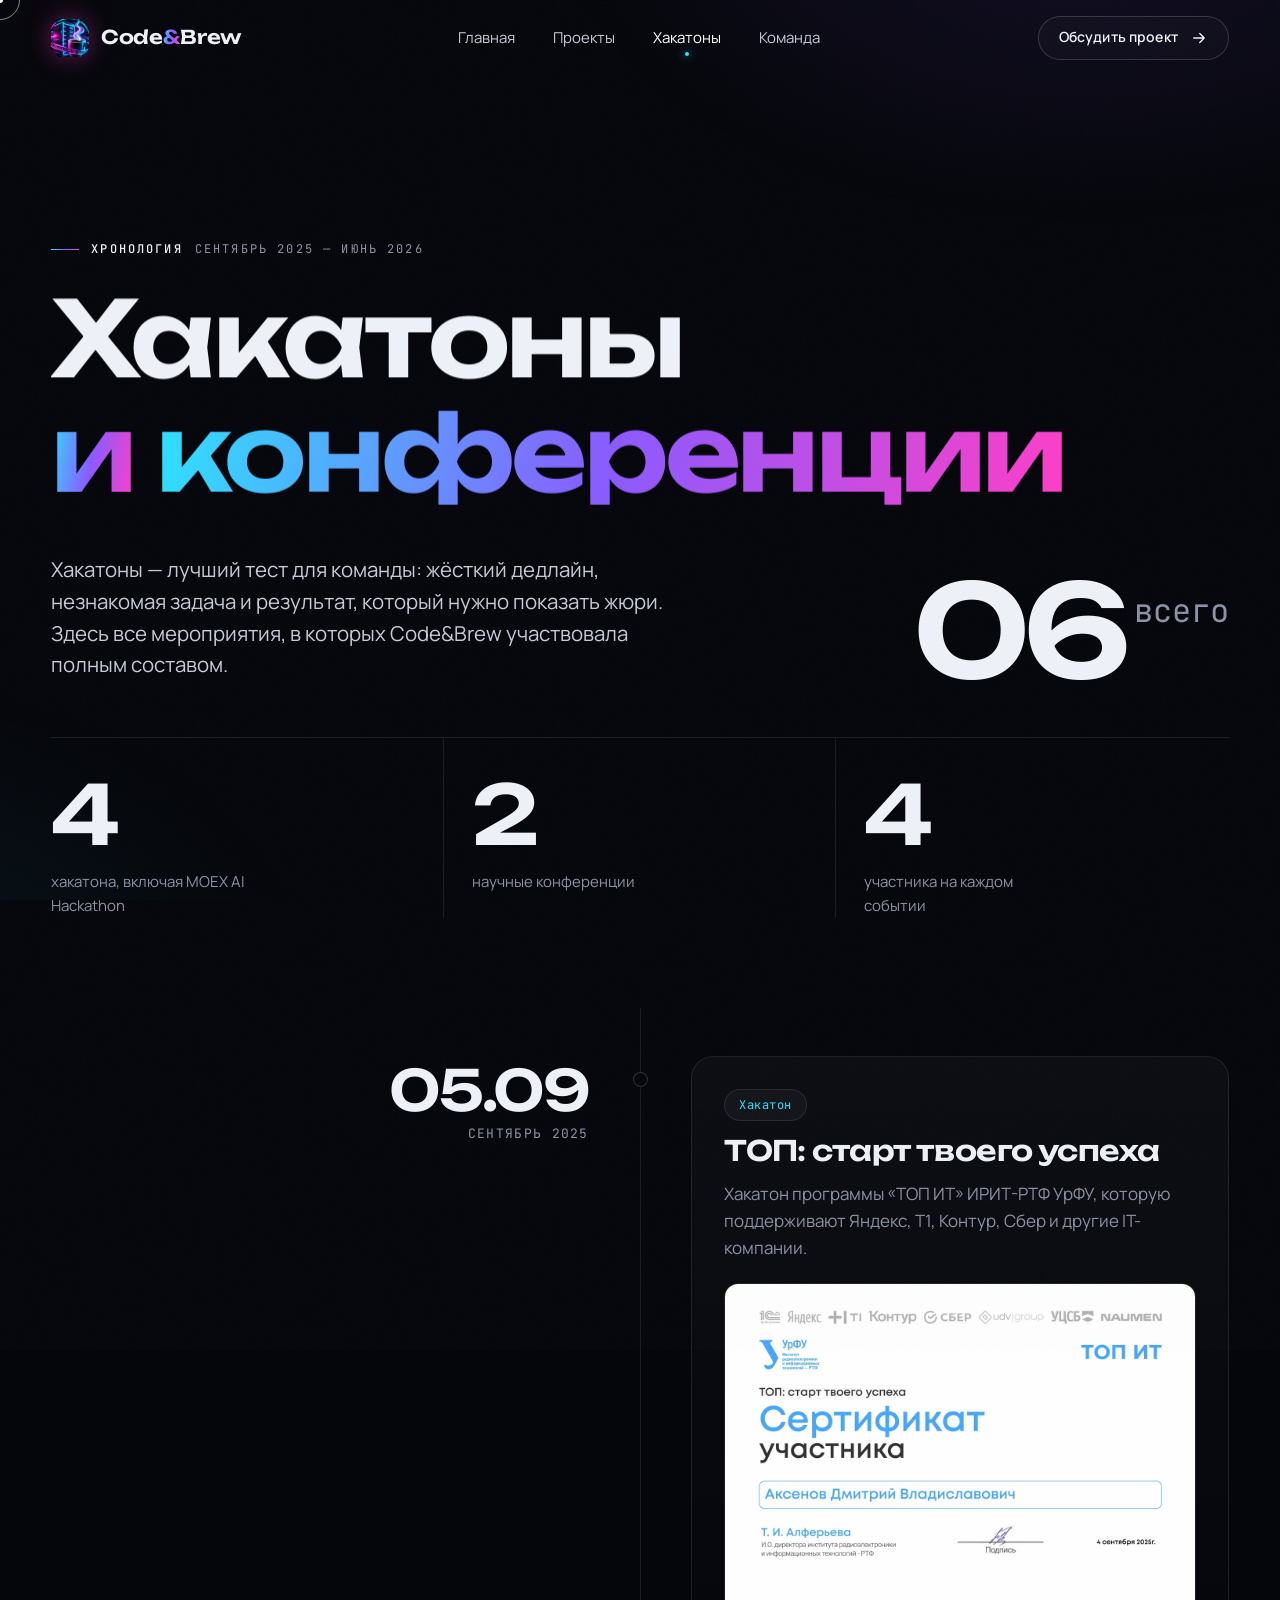
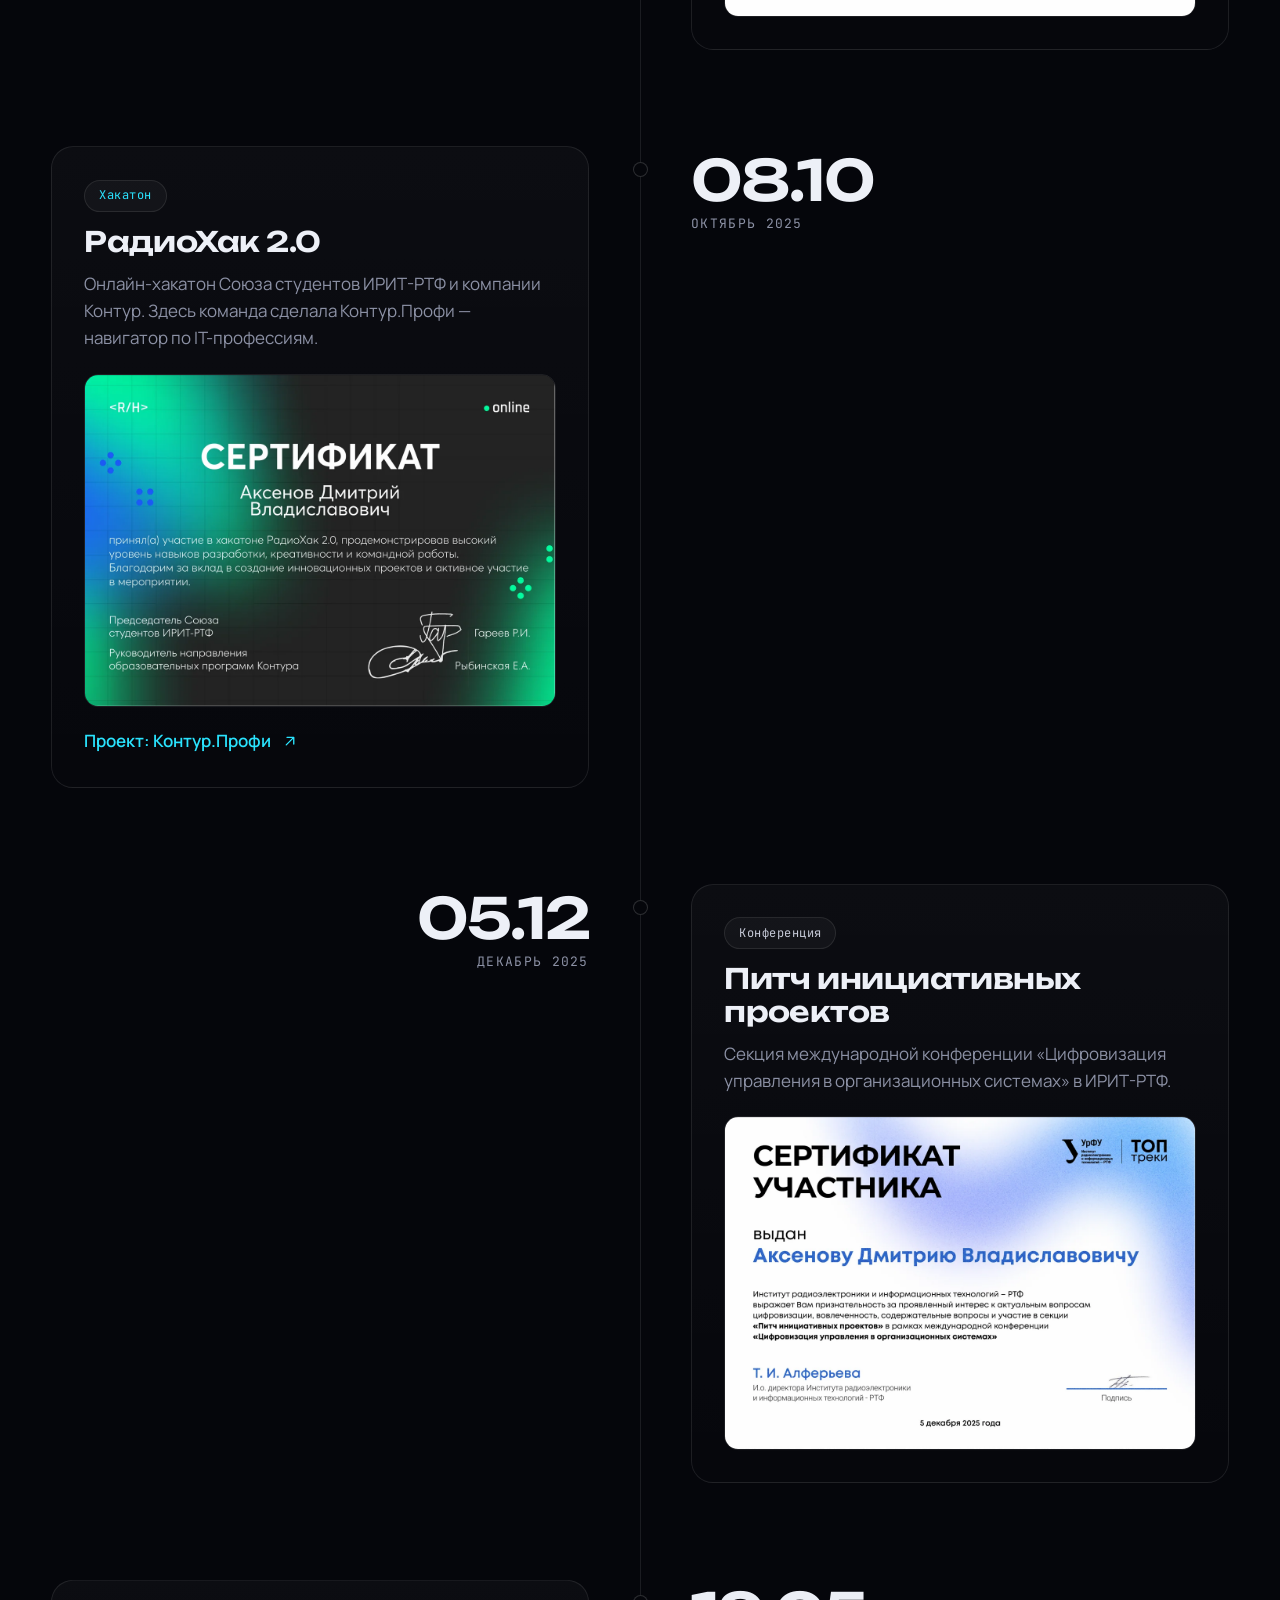
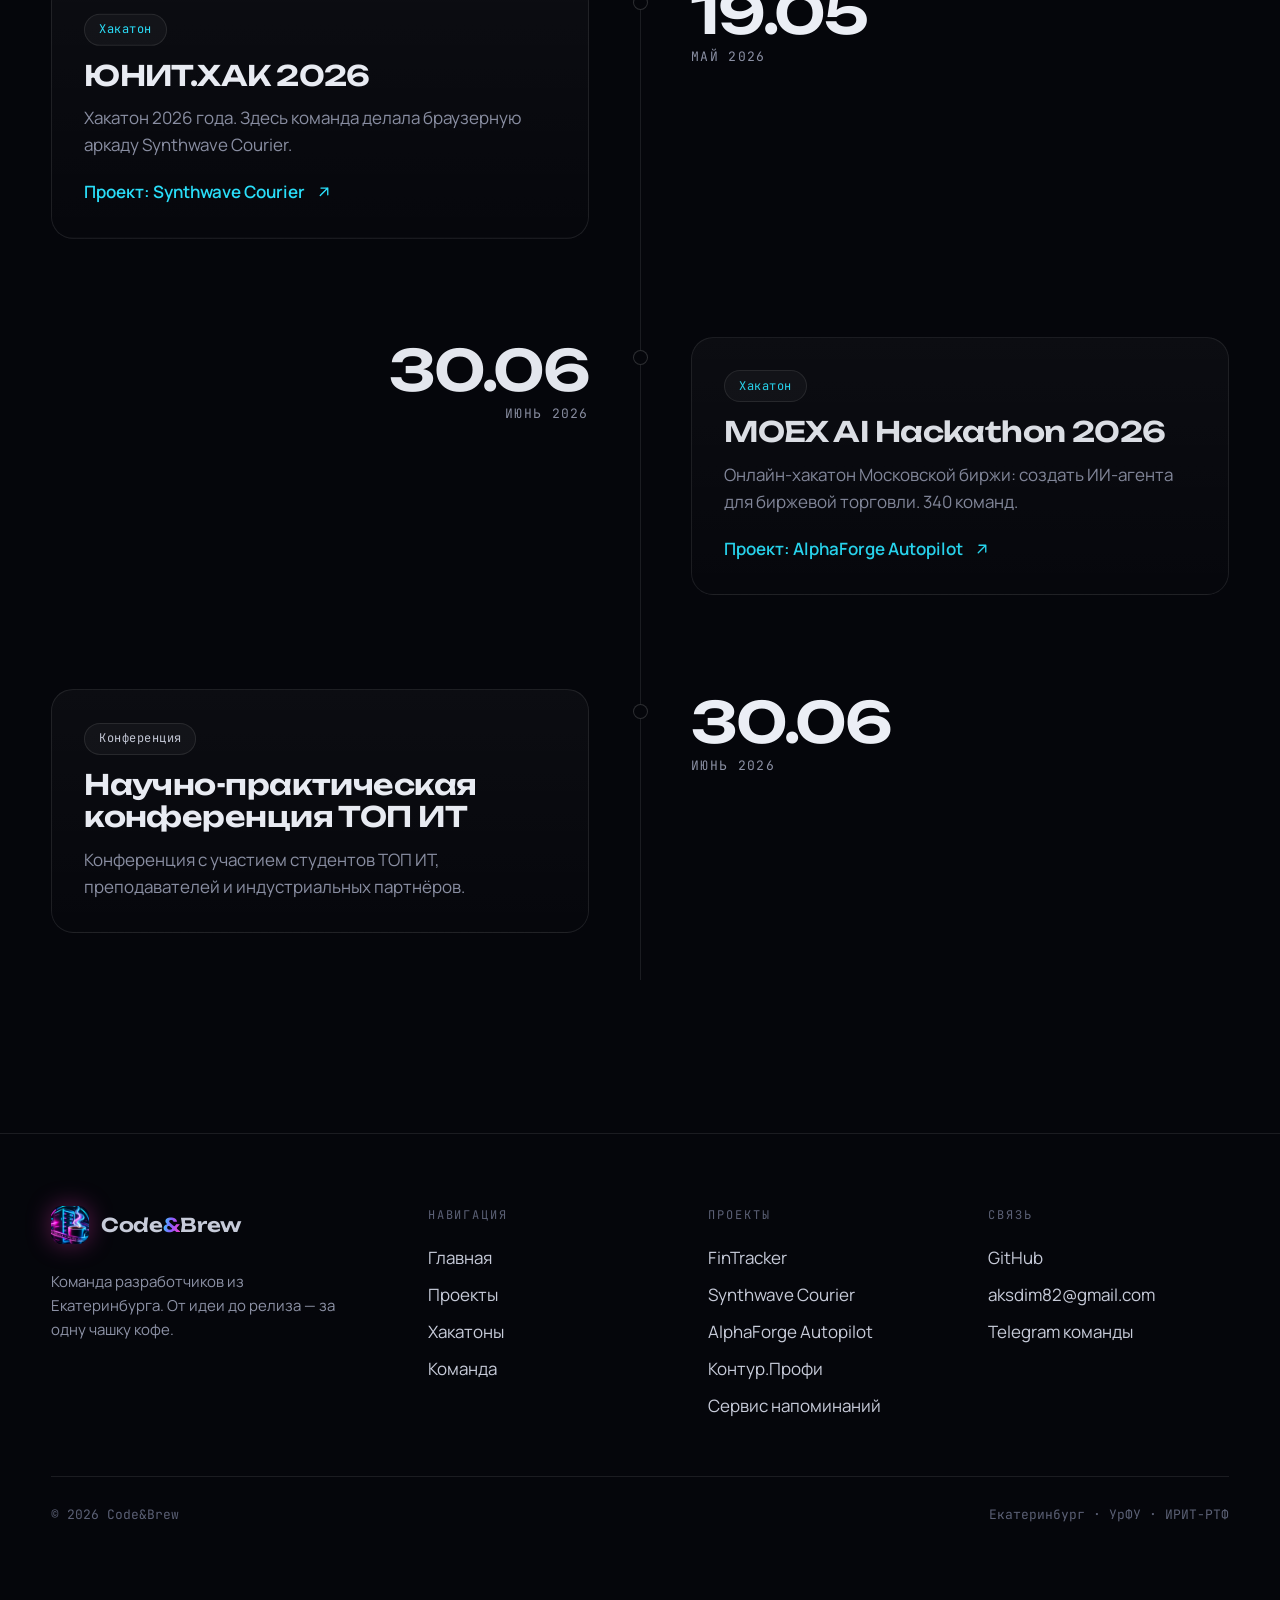
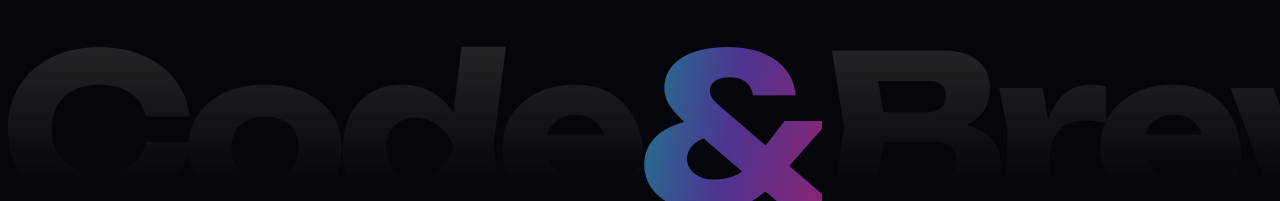
==== events.html @ d42ec72b "Сайт команды Code&Brew Статический сайт для GitHub Pages: главная с 3D-сценой, галерея проектов, стр" ====
<!doctype html>
<html lang="ru">
<head>
  <meta charset="utf-8">
  <meta name="viewport" content="width=device-width, initial-scale=1">
  <title>Хакатоны и конференции — Code&amp;Brew</title>
  <meta name="description" content="Хакатоны и конференции, в которых участвовала команда Code&Brew.">
  <meta name="theme-color" content="#05060b">
  <link rel="icon" href="assets/img/brand/favicon.png">
  <link rel="preconnect" href="https://fonts.googleapis.com">
  <link rel="preconnect" href="https://fonts.gstatic.com" crossorigin>
  <link href="https://fonts.googleapis.com/css2?family=JetBrains+Mono:wght@400;500;600&family=Manrope:wght@400;500;600;700&family=Unbounded:wght@400;500;600;700&display=swap" rel="stylesheet">
  <link rel="stylesheet" href="assets/css/style.css">
  <script>document.documentElement.classList.add('js');</script>
</head>
<body data-page="events">

  <main>
    <section class="page-hero">
      <div class="container">
        <span class="eyebrow"><b>Хронология</b> сентябрь 2025 — июнь 2026</span>
        <h1 class="h-display" style="margin-top:28px" data-split>Хакатоны <br><span class="grad-text">и&nbsp;конференции</span></h1>
        <div class="page-hero__row">
          <p class="lead" data-reveal>Хакатоны — лучший тест для команды: жёсткий дедлайн, незнакомая задача и результат, который нужно показать жюри. Здесь все мероприятия, в которых Code&amp;Brew участвовала полным составом.</p>
          <div style="display:flex;gap:clamp(24px,4vw,56px)" data-reveal>
            <div><div class="page-hero__count" id="ev-count">00<sup>всего</sup></div></div>
          </div>
        </div>
        <div class="stats" style="grid-template-columns:repeat(3,1fr);margin-top:56px">
          <div class="stat" data-reveal><div class="stat__num" id="ev-hacks">0</div><p class="stat__label">хакатона, включая MOEX AI Hackathon</p></div>
          <div class="stat" data-reveal><div class="stat__num" id="ev-conf">0</div><p class="stat__label">научные конференции</p></div>
          <div class="stat" data-reveal><div class="stat__num">4</div><p class="stat__label">участника на каждом событии</p></div>
        </div>
      </div>
    </section>
    <section class="container" style="padding-bottom:clamp(96px,12vw,180px)">
      <div class="tl" id="timeline"></div>
    </section>
  </main>

  <script src="assets/vendor/gsap.min.js"></script>
  <script src="assets/vendor/ScrollTrigger.min.js"></script>
  <script src="assets/vendor/lenis.min.js"></script>
  <script src="assets/js/data.js"></script>
  <script src="assets/js/main.js"></script>
</body>
</html>
---- assets/css/style.css ----
/* ==========================================================================
   Code&Brew — стили сайта
   ========================================================================== */

:root {
  --bg: #05060b;
  --bg-2: #0a0c15;
  --surface: rgba(255, 255, 255, 0.035);
  --surface-2: rgba(255, 255, 255, 0.06);
  --line: rgba(255, 255, 255, 0.09);
  --line-2: rgba(255, 255, 255, 0.16);
  --text: #eef1f8;
  --muted: #8d92a6;
  --dim: #5b6075;
  --cyan: #2be4ff;
  --violet: #8a5bff;
  --magenta: #ff3ec9;
  --amber: #ffb547;
  --grad: linear-gradient(100deg, var(--cyan) 0%, var(--violet) 50%, var(--magenta) 100%);
  --font-display: 'Unbounded', 'Manrope', system-ui, sans-serif;
  --font-body: 'Manrope', system-ui, -apple-system, 'Segoe UI', sans-serif;
  --font-mono: 'JetBrains Mono', ui-monospace, 'Cascadia Code', monospace;
  --gutter: clamp(16px, 4vw, 56px);
  --maxw: 1440px;
  --radius: 22px;
  --ease: cubic-bezier(0.22, 1, 0.36, 1);
  --header-h: 76px;
}

*, *::before, *::after { box-sizing: border-box; }
html { -webkit-text-size-adjust: 100%; }
html.lenis, html.lenis body { height: auto; }
.lenis.lenis-smooth { scroll-behavior: auto !important; }
.lenis.lenis-stopped { overflow: hidden; }

body {
  margin: 0;
  background: var(--bg);
  color: var(--text);
  font-family: var(--font-body);
  font-size: 17px;
  line-height: 1.6;
  -webkit-font-smoothing: antialiased;
  -moz-osx-font-smoothing: grayscale;
  overflow-x: hidden;
}
body::before { /* мягкое свечение фона */
  content: '';
  position: fixed; inset: 0;
  background:
    radial-gradient(60vw 50vh at 85% -10%, rgba(138, 91, 255, 0.10), transparent 70%),
    radial-gradient(50vw 50vh at -10% 110%, rgba(43, 228, 255, 0.06), transparent 70%);
  pointer-events: none; z-index: -1;
}
body::after { /* плёночное зерно */
  content: '';
  position: fixed; inset: -50%;
  background-image: url("data:image/svg+xml,%3Csvg xmlns='http://www.w3.org/2000/svg' width='180' height='180'%3E%3Cfilter id='n'%3E%3CfeTurbulence type='fractalNoise' baseFrequency='.9' numOctaves='2' stitchTiles='stitch'/%3E%3C/filter%3E%3Crect width='100%25' height='100%25' filter='url(%23n)' opacity='.55'/%3E%3C/svg%3E");
  opacity: 0.05;
  pointer-events: none; z-index: 9990;
  animation: grain 1.2s steps(6) infinite;
}
@keyframes grain {
  0% { transform: translate(0, 0); } 20% { transform: translate(-3%, 2%); } 40% { transform: translate(2%, -3%); }
  60% { transform: translate(-2%, -1%); } 80% { transform: translate(3%, 3%); } 100% { transform: translate(0, 0); }
}

img, svg, video, canvas { display: block; max-width: 100%; }
a { color: inherit; text-decoration: none; }
button { font: inherit; color: inherit; background: none; border: 0; cursor: pointer; padding: 0; }
ul { margin: 0; padding: 0; list-style: none; }
h1, h2, h3, h4, p { margin: 0; }
::selection { background: var(--magenta); color: #fff; }
:focus-visible { outline: 2px solid var(--cyan); outline-offset: 4px; border-radius: 6px; }

.container { width: 100%; max-width: var(--maxw); margin: 0 auto; padding: 0 var(--gutter); }
.sr-only { position: absolute; width: 1px; height: 1px; overflow: hidden; clip: rect(0 0 0 0); white-space: nowrap; }
.grad-text { background: var(--grad); -webkit-background-clip: text; background-clip: text; color: transparent; }
.mono { font-family: var(--font-mono); }

/* ---------- Типографика ---------- */
.eyebrow {
  display: inline-flex; align-items: center; gap: 12px;
  font-family: var(--font-mono); font-size: 12px; letter-spacing: 0.18em; text-transform: uppercase;
  color: var(--muted);
}
.eyebrow::before { content: ''; width: 28px; height: 1px; background: var(--grad); }
.eyebrow b { color: var(--text); font-weight: 500; }
.h-display {
  font-family: var(--font-display); font-weight: 600;
  font-size: clamp(40px, 8.2vw, 136px); line-height: 0.98; letter-spacing: -0.035em;
}
.h-section {
  font-family: var(--font-display); font-weight: 600;
  font-size: clamp(32px, 5.2vw, 80px); line-height: 1.02; letter-spacing: -0.03em;
}
.h-card { font-family: var(--font-display); font-weight: 600; font-size: clamp(20px, 1.8vw, 26px); line-height: 1.15; letter-spacing: -0.01em; }
.lead { font-size: clamp(18px, 1.6vw, 22px); line-height: 1.55; color: #c7cbd9; max-width: 62ch; }
.muted { color: var(--muted); }

.section { padding: clamp(96px, 14vw, 200px) 0; position: relative; }
.section-head { display: grid; gap: 24px; margin-bottom: clamp(48px, 7vw, 96px); }
.section-head--split { grid-template-columns: 1fr auto; align-items: end; }

/* ---------- Кнопки ---------- */
.btn {
  --h: 56px;
  position: relative; display: inline-flex; align-items: center; gap: 12px;
  height: var(--h); padding: 0 28px; border-radius: 999px;
  font-weight: 600; font-size: 15px; letter-spacing: 0.01em;
  border: 1px solid var(--line-2); background: rgba(255, 255, 255, 0.02);
  overflow: hidden; isolation: isolate; white-space: nowrap;
  transition: border-color 0.4s var(--ease), color 0.4s var(--ease);
}
.btn::before {
  content: ''; position: absolute; inset: 0; z-index: -1;
  background: var(--text); border-radius: inherit;
  transform: translateY(101%); transition: transform 0.55s var(--ease);
}
.btn:hover { color: var(--bg); border-color: var(--text); }
.btn:hover::before { transform: translateY(0); }
.btn .arrow { width: 18px; height: 18px; transition: transform 0.5s var(--ease); }
.btn:hover .arrow { transform: translateX(4px) rotate(-45deg); }
.btn--primary { border: 0; color: #05060b; background: var(--grad); box-shadow: 0 10px 40px -10px rgba(138, 91, 255, 0.7); }
.btn--primary::before { background: #fff; }
.btn--sm { --h: 44px; padding: 0 20px; font-size: 14px; }
.btn[aria-disabled='true'] { opacity: 0.45; pointer-events: none; }

.link-u { position: relative; }
.link-u::after {
  content: ''; position: absolute; left: 0; bottom: -2px; width: 100%; height: 1px; background: currentColor;
  transform: scaleX(0); transform-origin: right; transition: transform 0.5s var(--ease);
}
.link-u:hover::after { transform: scaleX(1); transform-origin: left; }

.chip {
  display: inline-flex; align-items: center; height: 32px; padding: 0 14px; border-radius: 999px;
  border: 1px solid var(--line); background: var(--surface);
  font-family: var(--font-mono); font-size: 12px; letter-spacing: 0.04em; color: #c7cbd9; white-space: nowrap;
}

/* ---------- Шапка ---------- */
.site-header {
  position: fixed; inset: 0 0 auto; z-index: 900; height: var(--header-h);
  transition: transform 0.6s var(--ease), background 0.4s, border-color 0.4s;
  border-bottom: 1px solid transparent;
}
.site-header.is-scrolled { background: rgba(5, 6, 11, 0.6); backdrop-filter: blur(18px) saturate(140%); -webkit-backdrop-filter: blur(18px) saturate(140%); border-color: var(--line); }
.site-header.is-hidden { transform: translateY(-100%); }
.site-header .container { height: 100%; display: flex; align-items: center; justify-content: space-between; gap: 24px; }
.logo { display: inline-flex; align-items: center; gap: 12px; font-family: var(--font-display); font-weight: 600; font-size: 19px; letter-spacing: -0.02em; }
.logo img { width: 38px; height: 38px; border-radius: 11px; box-shadow: 0 0 24px rgba(255, 62, 201, 0.35); }
.logo .amp { background: var(--grad); -webkit-background-clip: text; background-clip: text; color: transparent; }
.nav { display: flex; align-items: center; gap: 6px; }
.nav a {
  position: relative; padding: 8px 16px; border-radius: 999px; font-size: 15px; color: #c7cbd9;
  transition: color 0.3s, background 0.3s;
}
.nav a:hover { color: #fff; background: var(--surface-2); }
.nav a[aria-current='page'] { color: #fff; }
.nav a[aria-current='page']::after { content: ''; position: absolute; left: 50%; bottom: 2px; width: 4px; height: 4px; margin-left: -2px; border-radius: 50%; background: var(--cyan); box-shadow: 0 0 10px var(--cyan); }
.header-actions { display: flex; align-items: center; gap: 12px; }
.burger { display: none; width: 48px; height: 48px; border-radius: 50%; border: 1px solid var(--line-2); position: relative; }
.burger span { position: absolute; left: 14px; right: 14px; height: 1.5px; background: #fff; transition: transform 0.5s var(--ease), top 0.5s var(--ease); }
.burger span:nth-child(1) { top: 19px; } .burger span:nth-child(2) { top: 27px; }
.menu-open .burger span:nth-child(1) { top: 23px; transform: rotate(45deg); }
.menu-open .burger span:nth-child(2) { top: 23px; transform: rotate(-45deg); }

.mobile-menu {
  position: fixed; inset: 0; z-index: 850; background: rgba(5, 6, 11, 0.96); backdrop-filter: blur(20px);
  display: flex; flex-direction: column; justify-content: center; padding: 0 var(--gutter);
  clip-path: inset(0 0 100% 0); transition: clip-path 0.8s var(--ease); pointer-events: none;
}
.menu-open .mobile-menu { clip-path: inset(0 0 0 0); pointer-events: auto; }
.mobile-menu a { font-family: var(--font-display); font-size: clamp(36px, 10vw, 64px); font-weight: 600; letter-spacing: -0.03em; line-height: 1.25; display: block; }
.mobile-menu a span { font-family: var(--font-mono); font-size: 13px; color: var(--muted); margin-right: 14px; vertical-align: middle; letter-spacing: 0; }
.mobile-menu .mm-foot { margin-top: 48px; color: var(--muted); font-size: 14px; }

/* ---------- Курсор ---------- */
.cursor, .cursor-dot { position: fixed; top: 0; left: 0; z-index: 9999; pointer-events: none; border-radius: 50%; }
.cursor-dot { width: 6px; height: 6px; margin: -3px 0 0 -3px; background: #fff; mix-blend-mode: difference; }
.cursor {
  width: 40px; height: 40px; margin: -20px 0 0 -20px; border: 1px solid rgba(255, 255, 255, 0.5);
  display: grid; place-items: center; transition: width 0.45s var(--ease), height 0.45s var(--ease), margin 0.45s var(--ease), background 0.45s, border-color 0.45s;
}
.cursor span { font-family: var(--font-mono); font-size: 11px; letter-spacing: 0.12em; text-transform: uppercase; color: #05060b; opacity: 0; transition: opacity 0.3s; }
.cursor.is-hover { width: 64px; height: 64px; margin: -32px 0 0 -32px; border-color: var(--cyan); background: rgba(43, 228, 255, 0.08); }
.cursor.is-label { width: 104px; height: 104px; margin: -52px 0 0 -52px; background: #fff; border-color: #fff; }
.cursor.is-label span { opacity: 1; }
@media (hover: none), (pointer: coarse) { .cursor, .cursor-dot { display: none; } }

/* ---------- Прелоадер и переходы ---------- */
.preloader {
  position: fixed; inset: 0; z-index: 9995; background: var(--bg);
  display: grid; place-items: center; overflow: hidden;
}
.preloader__inner { width: min(560px, 86vw); }
.preloader__top { display: flex; justify-content: space-between; align-items: end; font-family: var(--font-mono); font-size: 12px; letter-spacing: 0.16em; text-transform: uppercase; color: var(--muted); margin-bottom: 16px; }
.preloader__count { font-family: var(--font-display); font-size: clamp(64px, 14vw, 160px); font-weight: 600; letter-spacing: -0.04em; line-height: 0.9; }
.preloader__bar { height: 2px; background: var(--line); margin-top: 22px; overflow: hidden; }
.preloader__bar i { display: block; height: 100%; width: 100%; background: var(--grad); transform-origin: left; transform: scaleX(0); }
.preloader__cup { width: 64px; height: 64px; border-radius: 16px; margin-bottom: 28px; box-shadow: 0 0 40px rgba(255, 62, 201, 0.4); }

.page-wipe { position: fixed; inset: 0; z-index: 9994; pointer-events: none; display: grid; grid-template-columns: repeat(5, 1fr); }
.page-wipe i { background: #0b0d18; transform: scaleY(0); transform-origin: bottom; border-right: 1px solid rgba(255,255,255,0.03); }

/* ---------- Анимации появления ---------- */
.js [data-reveal] { opacity: 0; transform: translateY(40px); }
.js [data-reveal='fade'] { transform: none; }
.js [data-reveal='scale'] { transform: scale(0.94); }
.split-line { display: block; overflow: hidden; padding-bottom: 0.08em; margin-bottom: -0.08em; }
.split-line > span { display: inline-block; will-change: transform; }
.js [data-split] .split-line > span { transform: translateY(110%); }
.word { display: inline-block; }

/* ---------- HERO ---------- */
.hero { position: relative; height: 100svh; min-height: 640px; overflow: hidden; }
.hero__canvas { position: absolute; inset: 0; z-index: 0; }
.hero__canvas canvas { width: 100% !important; height: 100% !important; }
.hero__fallback { position: absolute; right: 6vw; top: 50%; width: min(46vw, 620px); transform: translateY(-50%); opacity: 0; transition: opacity 1s; border-radius: 32px; mask-image: radial-gradient(closest-side, #000 70%, transparent); -webkit-mask-image: radial-gradient(closest-side, #000 70%, transparent); }
.no-webgl .hero__fallback { opacity: 0.9; }
.hero__vignette { position: absolute; inset: 0; z-index: 1; pointer-events: none; background: linear-gradient(180deg, rgba(5,6,11,0.55) 0%, transparent 22%, transparent 55%, rgba(5,6,11,0.95) 100%), linear-gradient(90deg, rgba(5,6,11,0.75) 0%, transparent 55%); }
.hero__content { position: relative; z-index: 2; height: 100%; display: flex; flex-direction: column; justify-content: flex-end; padding-bottom: clamp(40px, 8vh, 96px); pointer-events: none; }
.hero__content a, .hero__content button { pointer-events: auto; }
.hero__title { max-width: 15ch; font-size: clamp(40px, 6.6vw, 112px); }
.hero__title .grad-text { padding-right: 0.06em; }
.hero__row { display: flex; flex-wrap: wrap; align-items: end; justify-content: space-between; gap: 32px; margin-top: clamp(28px, 4vh, 48px); }
.hero__sub { max-width: 46ch; color: #c7cbd9; font-size: clamp(16px, 1.3vw, 19px); }
.hero__ctas { display: flex; flex-wrap: wrap; gap: 12px; }
.hero__meta { position: absolute; top: calc(var(--header-h) + 28px); left: 0; right: 0; z-index: 2; display: flex; justify-content: space-between; font-family: var(--font-mono); font-size: 12px; letter-spacing: 0.14em; text-transform: uppercase; color: var(--muted); }
.hero__meta .dot { display: inline-block; width: 7px; height: 7px; border-radius: 50%; background: #3dff9a; box-shadow: 0 0 12px #3dff9a; margin-right: 10px; animation: pulse 2s infinite; }
@keyframes pulse { 50% { opacity: 0.3; } }
.scroll-cue { position: absolute; z-index: 2; right: var(--gutter); bottom: clamp(40px, 8vh, 96px); display: flex; align-items: center; gap: 14px; font-family: var(--font-mono); font-size: 11px; letter-spacing: 0.2em; text-transform: uppercase; color: var(--muted); writing-mode: vertical-rl; }
.scroll-cue i { width: 1px; height: 64px; background: linear-gradient(var(--cyan), transparent); position: relative; overflow: hidden; }
.scroll-cue i::after { content: ''; position: absolute; left: 0; top: -30%; width: 1px; height: 30%; background: #fff; animation: cue 2.2s var(--ease) infinite; }
@keyframes cue { to { top: 110%; } }

/* ---------- Бегущая строка ---------- */
.marquee { border-block: 1px solid var(--line); padding: 26px 0; overflow: hidden; white-space: nowrap; position: relative; background: rgba(255,255,255,0.01); }
.marquee__track { display: inline-flex; gap: 0; will-change: transform; }
.marquee__item { display: inline-flex; align-items: center; gap: 40px; padding-right: 40px; font-family: var(--font-display); font-size: clamp(22px, 3vw, 42px); font-weight: 500; letter-spacing: -0.02em; color: #d7dae6; }
.marquee__item svg { width: 22px; height: 22px; color: var(--magenta); flex: none; }
.marquee__item:nth-child(3n+2) { color: transparent; -webkit-text-stroke: 1px rgba(255,255,255,0.45); }

/* ---------- Манифест ---------- */
.manifest__text { font-family: var(--font-display); font-weight: 500; font-size: clamp(26px, 3.3vw, 54px); line-height: 1.18; letter-spacing: -0.025em; max-width: 24ch; }
.manifest__text .word { opacity: 0.14; transition: none; }
.manifest__text .hl { color: var(--cyan); }
.manifest__text .hl2 { color: var(--magenta); }
.manifest__grid { display: grid; grid-template-columns: 1fr 1.6fr; gap: clamp(32px, 6vw, 96px); align-items: start; }
.manifest__side { position: sticky; top: calc(var(--header-h) + 40px); display: grid; gap: 28px; }
.manifest__logo { width: 100%; max-width: 320px; border-radius: 28px; border: 1px solid var(--line); box-shadow: 0 40px 120px -40px rgba(255,62,201,0.45); }

.stats { display: grid; grid-template-columns: repeat(4, 1fr); border-top: 1px solid var(--line); margin-top: clamp(64px, 9vw, 128px); }
.stat { padding: 36px 28px 0 0; border-right: 1px solid var(--line); }
.stat + .stat { padding-left: 28px; }
.stat:last-child { border-right: 0; }
.stat__num { font-family: var(--font-display); font-weight: 600; font-size: clamp(48px, 6.4vw, 104px); line-height: 1; letter-spacing: -0.04em; }
.stat__num sup { font-size: 0.4em; vertical-align: top; position: relative; top: 0.25em; margin-left: 4px; color: var(--cyan); }
.stat__label { margin-top: 14px; color: var(--muted); font-size: 15px; max-width: 22ch; }

/* ---------- Карточки услуг ---------- */
.services { display: grid; grid-template-columns: repeat(3, 1fr); gap: 16px; }
.card {
  --mx: 50%; --my: 50%;
  position: relative; padding: 36px; border-radius: var(--radius); border: 1px solid var(--line);
  background: linear-gradient(180deg, rgba(255,255,255,0.035), rgba(255,255,255,0.01));
  overflow: hidden; isolation: isolate; transition: border-color 0.4s, transform 0.6s var(--ease);
  transform-style: preserve-3d;
}
.card::before { /* подсветка под курсором */
  content: ''; position: absolute; inset: 0; z-index: -1; opacity: 0; transition: opacity 0.4s;
  background: radial-gradient(420px circle at var(--mx) var(--my), rgba(138, 91, 255, 0.18), transparent 60%);
}
.card::after { /* светящаяся рамка под курсором */
  content: ''; position: absolute; inset: 0; border-radius: inherit; padding: 1px; z-index: -1; opacity: 0; transition: opacity 0.4s;
  background: radial-gradient(260px circle at var(--mx) var(--my), rgba(43, 228, 255, 0.9), transparent 60%);
  -webkit-mask: linear-gradient(#000 0 0) content-box, linear-gradient(#000 0 0); -webkit-mask-composite: xor; mask-composite: exclude;
}
.card:hover::before, .card:hover::after { opacity: 1; }
.service__icon { width: 56px; height: 56px; border-radius: 16px; display: grid; place-items: center; background: var(--surface-2); border: 1px solid var(--line); margin-bottom: 72px; }
.service__icon svg { width: 26px; height: 26px; }
.service__num { position: absolute; top: 36px; right: 36px; font-family: var(--font-mono); font-size: 12px; color: var(--dim); }
.service p { color: var(--muted); margin-top: 14px; font-size: 15.5px; }
.service .chips { display: flex; flex-wrap: wrap; gap: 8px; margin-top: 24px; }

/* ---------- Горизонтальная галерея ---------- */
.hscroll { position: relative; overflow: hidden; }
.hscroll__pin { height: 100svh; display: flex; flex-direction: column; justify-content: center; gap: clamp(24px, 4vh, 48px); padding-top: var(--header-h); }
.hscroll__head { display: flex; justify-content: space-between; align-items: end; gap: 24px; }
.hscroll__progress { width: 220px; height: 2px; background: var(--line); position: relative; overflow: hidden; }
.hscroll__progress i { position: absolute; inset: 0; background: var(--grad); transform-origin: left; transform: scaleX(0); }
.hscroll__track { display: flex; gap: clamp(16px, 2.4vw, 36px); padding: 0 var(--gutter); will-change: transform; width: max-content; }
.hpanel { width: clamp(300px, 58vw, 920px); flex: none; }
.hpanel__media { position: relative; aspect-ratio: 16 / 10; border-radius: var(--radius); overflow: hidden; border: 1px solid var(--line); background: var(--bg-2); }
.hpanel__media img { position: absolute; inset: -6% -10%; width: 120%; height: 112%; max-width: none; object-fit: cover; transition: transform 1.2s var(--ease), filter 0.6s; }
.hpanel:hover .hpanel__media img { transform: scale(1.04); }
.hpanel__media::after { content: ''; position: absolute; inset: 0; background: linear-gradient(180deg, transparent 50%, rgba(5,6,11,0.7)); pointer-events: none; }
.hpanel__badge { position: absolute; z-index: 2; left: 20px; top: 20px; display: flex; gap: 8px; }
.hpanel__badge .chip { background: rgba(5,6,11,0.6); backdrop-filter: blur(10px); }
.hpanel__info { display: flex; justify-content: space-between; align-items: start; gap: 24px; margin-top: 22px; }
.hpanel__title { font-family: var(--font-display); font-size: clamp(24px, 2.6vw, 40px); font-weight: 600; letter-spacing: -0.025em; line-height: 1.05; }
.hpanel__sub { color: var(--muted); margin-top: 8px; font-size: 15px; }
.hpanel__idx { font-family: var(--font-mono); font-size: 13px; color: var(--dim); white-space: nowrap; padding-top: 8px; }
.hpanel--end { width: clamp(280px, 34vw, 520px); display: grid; place-items: center; border-radius: var(--radius); border: 1px dashed var(--line-2); aspect-ratio: auto; align-self: stretch; max-height: calc(58vw * 10 / 16 + 90px); }
.hpanel--end a { display: grid; place-items: center; gap: 22px; text-align: center; padding: 40px; }
.hpanel--end .big-arrow { width: 96px; height: 96px; border-radius: 50%; background: var(--grad); display: grid; place-items: center; color: #05060b; transition: transform 0.6s var(--ease); }
.hpanel--end a:hover .big-arrow { transform: rotate(-45deg) scale(1.08); }

/* ---------- Процесс ---------- */
.process { display: grid; grid-template-columns: 1fr 1.25fr; gap: clamp(32px, 6vw, 120px); }
.process__sticky { position: sticky; top: calc(var(--header-h) + 48px); align-self: start; display: grid; gap: 28px; }
.process__steps { position: relative; padding-left: 44px; }
.process__line { position: absolute; left: 6px; top: 10px; bottom: 10px; width: 1px; background: var(--line); }
.process__line i { position: absolute; inset: 0; background: linear-gradient(var(--cyan), var(--violet), var(--magenta)); transform-origin: top; transform: scaleY(0); }
.step { position: relative; padding: 8px 0 64px; }
.step:last-child { padding-bottom: 0; }
.step::before { content: ''; position: absolute; left: -44px; top: 16px; width: 13px; height: 13px; border-radius: 50%; background: var(--bg); border: 1px solid var(--line-2); transition: background 0.4s, box-shadow 0.4s, border-color 0.4s; }
.step.is-active::before { background: var(--cyan); border-color: var(--cyan); box-shadow: 0 0 18px var(--cyan); }
.step__num { font-family: var(--font-mono); font-size: 13px; color: var(--dim); }
.step h3 { font-family: var(--font-display); font-size: clamp(26px, 3vw, 44px); font-weight: 600; letter-spacing: -0.03em; margin: 6px 0 14px; }
.step p { color: var(--muted); max-width: 52ch; }
.step .chips { display: flex; flex-wrap: wrap; gap: 8px; margin-top: 18px; }

/* ---------- Список событий ---------- */
.events-list { border-top: 1px solid var(--line); }
.ev-row {
  position: relative; display: grid; grid-template-columns: 150px 1fr 160px 40px; align-items: center; gap: 24px;
  padding: 30px 0; border-bottom: 1px solid var(--line); overflow: hidden;
}
.ev-row::before { content: ''; position: absolute; inset: 0; background: linear-gradient(90deg, rgba(43,228,255,0.07), rgba(255,62,201,0.07)); transform: scaleY(0); transform-origin: bottom; transition: transform 0.6s var(--ease); z-index: -1; }
.ev-row:hover::before { transform: scaleY(1); }
.ev-row__date { font-family: var(--font-mono); font-size: 14px; color: var(--muted); }
.ev-row__title { font-family: var(--font-display); font-size: clamp(20px, 2.4vw, 34px); font-weight: 500; letter-spacing: -0.02em; line-height: 1.15; transition: transform 0.6s var(--ease); }
.ev-row:hover .ev-row__title { transform: translateX(16px); }
.ev-row__type { font-family: var(--font-mono); font-size: 12px; letter-spacing: 0.14em; text-transform: uppercase; color: var(--muted); }
.ev-row__type.is-hack { color: var(--cyan); }
.ev-row__arrow { width: 40px; height: 40px; border-radius: 50%; border: 1px solid var(--line-2); display: grid; place-items: center; transition: background 0.4s, transform 0.6s var(--ease); }
.ev-row:hover .ev-row__arrow { background: #fff; color: #05060b; transform: rotate(-45deg); }
.hover-preview { position: fixed; top: 0; left: 0; z-index: 800; width: 320px; aspect-ratio: 1.41; border-radius: 16px; overflow: hidden; pointer-events: none; opacity: 0; transform: scale(0.6); border: 1px solid var(--line-2); box-shadow: 0 30px 80px -20px rgba(0,0,0,0.8); }
.hover-preview img { width: 100%; height: 100%; object-fit: cover; }

/* ---------- Команда ---------- */
.team-grid { display: grid; grid-template-columns: repeat(4, 1fr); gap: 16px; }
.member { position: relative; }
.member__photo { position: relative; aspect-ratio: 4 / 5; border-radius: var(--radius); overflow: hidden; border: 1px solid var(--line); background: #0d0f1a; }
.member__photo img { width: 100%; height: 100%; object-fit: cover; filter: grayscale(1) contrast(1.12) brightness(0.9); transform: scale(1.04); transition: filter 0.8s var(--ease), transform 1.2s var(--ease); }
.member__photo::after { content: ''; position: absolute; inset: 0; background: linear-gradient(160deg, rgba(43,228,255,0.35), rgba(138,91,255,0.15) 45%, rgba(255,62,201,0.4)); mix-blend-mode: color; transition: opacity 0.8s; }
.member__photo::before { content: ''; position: absolute; inset: 0; z-index: 1; background: linear-gradient(180deg, transparent 55%, rgba(5,6,11,0.85)); }
.member:hover .member__photo img { filter: grayscale(0) contrast(1.05); transform: scale(1); }
.member:hover .member__photo::after { opacity: 0.35; }
.member__gh { position: absolute; z-index: 2; left: 16px; bottom: 16px; display: inline-flex; align-items: center; gap: 8px; font-family: var(--font-mono); font-size: 12px; color: #dfe3ee; padding: 7px 12px; border-radius: 999px; background: rgba(5,6,11,0.55); backdrop-filter: blur(10px); border: 1px solid var(--line); transition: background 0.3s, color 0.3s; }
.member__gh:hover { background: #fff; color: #05060b; }
.member__gh svg { width: 14px; height: 14px; }
.member__name { font-family: var(--font-display); font-size: clamp(18px, 1.5vw, 22px); font-weight: 600; letter-spacing: -0.02em; margin-top: 18px; }
.member__note { color: var(--muted); font-size: 14px; margin-top: 4px; }

/* ---------- CTA / контакты ---------- */
.cta { position: relative; text-align: center; overflow: hidden; }
.cta__glow { position: absolute; left: 50%; top: 55%; width: 70vw; height: 70vw; max-width: 1000px; max-height: 1000px; transform: translate(-50%, -50%); background: radial-gradient(closest-side, rgba(138,91,255,0.28), rgba(255,62,201,0.12) 50%, transparent); filter: blur(20px); pointer-events: none; }
.cta__title { font-family: var(--font-display); font-weight: 600; font-size: clamp(48px, 11vw, 190px); line-height: 0.95; letter-spacing: -0.045em; position: relative; }
.cta__sub { margin: 28px auto 0; max-width: 52ch; color: #c7cbd9; position: relative; }
.cta__btns { display: flex; justify-content: center; flex-wrap: wrap; gap: 12px; margin-top: 44px; position: relative; }
.magnetic { display: inline-block; }
.contact-soon { display: inline-flex; align-items: center; gap: 10px; margin-top: 28px; font-family: var(--font-mono); font-size: 12px; letter-spacing: 0.1em; text-transform: uppercase; color: var(--amber); position: relative; }
.contact-soon::before { content: ''; width: 7px; height: 7px; border-radius: 50%; background: var(--amber); box-shadow: 0 0 10px var(--amber); }

/* ---------- Telegram-карточки ---------- */
.contact-hint { margin-top: clamp(56px, 7vw, 88px); color: var(--muted); font-size: 15px; position: relative; }
.tg-grid { display: grid; grid-template-columns: repeat(4, 1fr); gap: 16px; margin: 28px auto 0; max-width: 1080px; position: relative; text-align: left; }
.tg-card { display: grid; gap: 20px; padding: 20px; }
.tg-card__qr { display: grid; place-items: center; background: #fff; border-radius: 16px; padding: 14px; aspect-ratio: 1; transition: transform 0.6s var(--ease), box-shadow 0.6s var(--ease); }
.tg-card__qr img { width: 100%; height: auto; image-rendering: pixelated; }
.tg-card:hover .tg-card__qr { transform: translateY(-4px); box-shadow: 0 20px 60px -20px rgba(43, 228, 255, 0.6); }
.tg-card__who { display: flex; align-items: center; gap: 12px; }
.tg-card__who > img { width: 44px; height: 44px; border-radius: 50%; object-fit: cover; filter: grayscale(1) contrast(1.1); border: 1px solid var(--line-2); flex: none; }
.tg-card__who b { display: block; font-family: var(--font-display); font-weight: 600; font-size: 15px; letter-spacing: -0.01em; line-height: 1.25; }
.tg-card__nick { display: inline-flex; align-items: center; gap: 6px; font-family: var(--font-mono); font-size: 12.5px; color: var(--cyan); margin-top: 4px; }
.tg-card__nick svg, .member__tg svg, .links-line svg { width: 14px; height: 14px; flex: none; }
.member__tg { display: inline-flex; align-items: center; gap: 7px; font-family: var(--font-mono); font-size: 13px; color: var(--cyan); }
.links-line { display: flex; flex-wrap: wrap; gap: 8px 18px; }

/* ---------- Подвал ---------- */
.site-footer { position: relative; border-top: 1px solid var(--line); padding-top: 72px; overflow: hidden; }
.footer__grid { display: grid; grid-template-columns: 1.4fr 1fr 1fr 1fr; gap: 40px; }
.footer__grid h4 { font-family: var(--font-mono); font-size: 12px; letter-spacing: 0.16em; text-transform: uppercase; color: var(--dim); font-weight: 400; margin-bottom: 18px; }
.footer__grid li + li { margin-top: 10px; }
.footer__grid a { color: #c7cbd9; transition: color 0.3s; }
.footer__grid a:hover { color: #fff; }
.footer__about { color: var(--muted); max-width: 34ch; margin-top: 18px; font-size: 15px; }
.footer__mark { font-family: var(--font-display); font-weight: 700; font-size: 16.4vw; line-height: 0.8; letter-spacing: -0.06em; text-align: center; margin-top: 80px; white-space: nowrap; background: linear-gradient(180deg, rgba(255,255,255,0.12), rgba(255,255,255,0.0) 85%); -webkit-background-clip: text; background-clip: text; color: transparent; user-select: none; transform: translateY(8%); }
.footer__mark .amp { background: var(--grad); -webkit-background-clip: text; background-clip: text; color: transparent; opacity: 0.55; }
.footer__bottom { display: flex; justify-content: space-between; flex-wrap: wrap; gap: 16px; padding: 28px 0; border-top: 1px solid var(--line); margin-top: 56px; font-size: 13px; color: var(--dim); font-family: var(--font-mono); }

/* ---------- Шапки внутренних страниц ---------- */
.page-hero { padding: calc(var(--header-h) + clamp(64px, 12vw, 160px)) 0 clamp(48px, 7vw, 96px); position: relative; }
.page-hero__row { display: flex; justify-content: space-between; align-items: end; gap: 32px; flex-wrap: wrap; margin-top: 36px; }
.page-hero .lead { max-width: 52ch; }
.page-hero__count { font-family: var(--font-display); font-size: clamp(64px, 10vw, 160px); font-weight: 600; letter-spacing: -0.05em; line-height: 0.8; }
.page-hero__count sup { font-size: 0.25em; vertical-align: top; color: var(--muted); font-weight: 400; letter-spacing: 0; margin-left: 8px; font-family: var(--font-mono); position: relative; top: 0.6em; }

/* ---------- Галерея проектов ---------- */
.filters { display: flex; flex-wrap: wrap; gap: 8px; margin-bottom: 40px; }
.filter-btn { height: 42px; padding: 0 20px; border-radius: 999px; border: 1px solid var(--line); font-size: 14px; color: #c7cbd9; transition: all 0.35s var(--ease); }
.filter-btn:hover { border-color: var(--line-2); color: #fff; }
.filter-btn.is-active { background: #fff; color: #05060b; border-color: #fff; }
.filter-btn sup { font-family: var(--font-mono); font-size: 10px; margin-left: 4px; opacity: 0.6; }
.pgrid { display: grid; grid-template-columns: repeat(12, 1fr); gap: clamp(20px, 2.6vw, 40px) clamp(16px, 2vw, 28px); }
.pcard { grid-column: span 6; transition: opacity 0.5s var(--ease), transform 0.5s var(--ease); }
.pcard.is-wide { grid-column: span 7; } .pcard.is-narrow { grid-column: span 5; }
.pcard.is-narrow { margin-top: clamp(0px, 7vw, 120px); }
.pcard.is-out { opacity: 0.12; transform: scale(0.98); pointer-events: none; }
.pcard__media { position: relative; aspect-ratio: 16 / 11; border-radius: var(--radius); overflow: hidden; border: 1px solid var(--line); background: var(--bg-2); }
.pcard__media img { width: 100%; height: 100%; object-fit: cover; transform: scale(1.06); transition: transform 1.2s var(--ease); }
.pcard:hover .pcard__media img { transform: scale(1.0); }
.pcard__media::before { content: ''; position: absolute; inset: 0; z-index: 1; border-radius: inherit; box-shadow: inset 0 0 0 1px var(--accent, var(--cyan)); opacity: 0; transition: opacity 0.5s; }
.pcard:hover .pcard__media::before { opacity: 0.8; }
.pcard__top { display: flex; justify-content: space-between; align-items: baseline; gap: 16px; margin-top: 20px; }
.pcard__title { font-family: var(--font-display); font-size: clamp(22px, 2.2vw, 34px); font-weight: 600; letter-spacing: -0.025em; }
.pcard__year { font-family: var(--font-mono); font-size: 13px; color: var(--muted); }
.pcard__sub { color: var(--muted); margin-top: 6px; }
.pcard .chips { display: flex; flex-wrap: wrap; gap: 8px; margin-top: 16px; }

/* ---------- Страница проекта ---------- */
.proj-hero { padding: calc(var(--header-h) + clamp(48px, 9vw, 120px)) 0 48px; }
.back-link { display: inline-flex; align-items: center; gap: 10px; font-family: var(--font-mono); font-size: 12px; letter-spacing: 0.14em; text-transform: uppercase; color: var(--muted); margin-bottom: 40px; transition: color 0.3s; }
.back-link:hover { color: #fff; }
.proj-title { font-family: var(--font-display); font-weight: 600; font-size: clamp(44px, 9vw, 150px); line-height: 0.95; letter-spacing: -0.045em; }
.proj-sub { font-size: clamp(18px, 2vw, 26px); color: #c7cbd9; margin-top: 22px; max-width: 40ch; }
.proj-meta { display: grid; grid-template-columns: repeat(4, 1fr); border-top: 1px solid var(--line); margin-top: clamp(40px, 6vw, 72px); }
.proj-meta > div { padding: 22px 20px 0 0; }
.proj-meta dt { font-family: var(--font-mono); font-size: 11px; letter-spacing: 0.16em; text-transform: uppercase; color: var(--dim); }
.proj-meta dd { margin: 8px 0 0; font-size: 16px; }
.proj-cover { position: relative; border-radius: calc(var(--radius) + 6px); overflow: hidden; aspect-ratio: 16 / 9; border: 1px solid var(--line); background: var(--bg-2); }
.proj-cover img { position: absolute; left: 0; top: -10%; width: 100%; height: 120%; object-fit: cover; }
.proj-body { display: grid; grid-template-columns: 0.8fr 1.4fr; gap: clamp(32px, 6vw, 120px); }
.proj-flow > * + * { margin-top: clamp(64px, 8vw, 120px); }
.proj-body h2 { position: sticky; top: calc(var(--header-h) + 32px); align-self: start; }
.proj-body p { color: #c7cbd9; font-size: clamp(17px, 1.4vw, 20px); }
.proj-body p + p { margin-top: 18px; }
.features { display: grid; grid-template-columns: 1fr 1fr; gap: 0 32px; }
.features li { display: flex; gap: 14px; padding: 18px 0; border-bottom: 1px solid var(--line); color: #d7dae6; }
.features li::before { content: ''; flex: none; width: 8px; height: 8px; margin-top: 9px; border-radius: 2px; background: var(--accent, var(--cyan)); box-shadow: 0 0 10px var(--accent, var(--cyan)); transform: rotate(45deg); }
.metrics { display: grid; grid-template-columns: repeat(4, 1fr); gap: 16px; }
.metric { padding: 28px; border-radius: var(--radius); border: 1px solid var(--line); background: var(--surface); }
.metric b { display: block; font-family: var(--font-display); font-size: clamp(40px, 4.4vw, 68px); line-height: 1; letter-spacing: -0.04em; font-weight: 600; }
.metric span { display: block; margin-top: 12px; color: var(--muted); font-size: 14.5px; }
.ptimeline { display: grid; gap: 0; }
.ptimeline li { display: grid; grid-template-columns: 64px 220px 1fr; gap: 24px; padding: 26px 0; border-bottom: 1px solid var(--line); align-items: baseline; }
.ptimeline .n { font-family: var(--font-mono); font-size: 13px; color: var(--dim); }
.ptimeline h3 { font-family: var(--font-display); font-size: 22px; font-weight: 600; letter-spacing: -0.02em; }
.ptimeline p { color: var(--muted); font-size: 16px; }
.swot { display: grid; grid-template-columns: 1fr 1fr; gap: 16px; }
.swot__cell { padding: 28px; border-radius: var(--radius); border: 1px solid var(--line); background: var(--surface); }
.swot__cell h3 { display: flex; align-items: center; gap: 14px; font-family: var(--font-display); font-size: 20px; font-weight: 600; margin-bottom: 16px; }
.swot__cell h3 b { width: 40px; height: 40px; border-radius: 12px; display: grid; place-items: center; font-size: 18px; color: #05060b; }
.swot__cell li { color: #c7cbd9; font-size: 15.5px; padding: 8px 0; border-top: 1px solid var(--line); }
.people { display: grid; gap: 0; border-top: 1px solid var(--line); }
.people li { display: flex; justify-content: space-between; gap: 16px; padding: 18px 0; border-bottom: 1px solid var(--line); }
.people li span:last-child { color: var(--muted); text-align: right; }
.people .guest { font-family: var(--font-mono); font-size: 11px; letter-spacing: 0.1em; text-transform: uppercase; color: var(--amber); margin-left: 10px; }
.stack { display: flex; flex-wrap: wrap; gap: 10px; }
.gallery { columns: 2; column-gap: 16px; }
.gallery figure { break-inside: avoid; margin: 0 0 16px; border-radius: 18px; overflow: hidden; border: 1px solid var(--line); background: #fff; position: relative; cursor: zoom-in; }
.gallery figure img { width: 100%; transition: transform 1s var(--ease); }
.gallery figure:hover img { transform: scale(1.025); }
.gallery figcaption { position: absolute; left: 12px; bottom: 12px; padding: 6px 12px; border-radius: 999px; background: rgba(5,6,11,0.75); backdrop-filter: blur(8px); font-size: 13px; color: #fff; opacity: 0; transform: translateY(6px); transition: all 0.4s var(--ease); }
.gallery figure:hover figcaption { opacity: 1; transform: none; }
.next-proj { display: block; border-top: 1px solid var(--line); padding: clamp(56px, 8vw, 120px) 0; text-align: center; }
.next-proj .eyebrow { justify-content: center; }
.next-proj__title { font-family: var(--font-display); font-weight: 600; font-size: clamp(44px, 9vw, 150px); letter-spacing: -0.045em; line-height: 1; margin-top: 18px; transition: letter-spacing 0.8s var(--ease); }
.next-proj:hover .next-proj__title { letter-spacing: -0.02em; }

/* ---------- Лайтбокс ---------- */
.lightbox { position: fixed; inset: 0; z-index: 9800; background: rgba(5,6,11,0.92); backdrop-filter: blur(14px); display: grid; place-items: center; padding: 5vh 4vw; opacity: 0; pointer-events: none; transition: opacity 0.4s; }
.lightbox.is-open { opacity: 1; pointer-events: auto; }
.lightbox img { max-height: 84vh; width: auto; border-radius: 14px; box-shadow: 0 40px 120px rgba(0,0,0,0.7); }
.lightbox p { margin-top: 16px; text-align: center; color: var(--muted); font-size: 14px; }
.lightbox__close { position: absolute; top: 24px; right: 24px; width: 52px; height: 52px; border-radius: 50%; border: 1px solid var(--line-2); display: grid; place-items: center; font-size: 22px; }

/* ---------- Таймлайн событий ---------- */
.tl { position: relative; }
.tl__line { position: absolute; left: 50%; top: 0; bottom: 0; width: 1px; background: var(--line); }
.tl__line i { position: absolute; inset: 0; background: linear-gradient(var(--cyan), var(--violet), var(--magenta)); transform-origin: top; transform: scaleY(0); }
.tl__item { position: relative; display: grid; grid-template-columns: 1fr 1fr; gap: clamp(40px, 8vw, 120px); padding: 48px 0; }
.tl__item::before { content: ''; position: absolute; left: 50%; top: 64px; width: 15px; height: 15px; margin-left: -7px; border-radius: 50%; background: var(--bg); border: 1px solid var(--line-2); transition: all 0.5s; }
.tl__item.is-active::before { background: var(--magenta); border-color: var(--magenta); box-shadow: 0 0 20px var(--magenta); }
.tl__date { text-align: right; padding-top: 6px; }
.tl__date b { display: block; font-family: var(--font-display); font-size: clamp(32px, 4.4vw, 64px); font-weight: 600; letter-spacing: -0.04em; line-height: 1; }
.tl__date span { font-family: var(--font-mono); font-size: 13px; color: var(--muted); letter-spacing: 0.1em; text-transform: uppercase; }
.tl__item:nth-child(odd) .tl__date { order: 2; text-align: left; }
.tl__item:nth-child(odd) .tl__card { order: 1; }
.tl__card { padding: 32px; }
.tl__card h3 { font-family: var(--font-display); font-size: clamp(22px, 2.2vw, 32px); font-weight: 600; letter-spacing: -0.02em; line-height: 1.15; margin: 14px 0 12px; }
.tl__card p { color: var(--muted); }
.tl__cert { margin-top: 22px; border-radius: 14px; overflow: hidden; border: 1px solid var(--line); cursor: zoom-in; }
.tl__cert img { transition: transform 1s var(--ease); }
.tl__cert:hover img { transform: scale(1.03); }
.tl__link { display: inline-flex; align-items: center; gap: 10px; margin-top: 20px; color: var(--cyan); font-weight: 600; }

/* ---------- Страница команды ---------- */
.team-big { display: grid; grid-template-columns: repeat(2, 1fr); gap: 16px; }
.tmember { display: grid; grid-template-columns: 220px 1fr; gap: 28px; padding: 20px; }
.tmember .member__photo { aspect-ratio: 4 / 5; }
.tmember h3 { font-family: var(--font-display); font-size: clamp(24px, 2.2vw, 32px); font-weight: 600; letter-spacing: -0.025em; line-height: 1.1; margin-top: 8px; }
.tmember .gh-line { display: inline-flex; align-items: center; gap: 8px; margin-top: 10px; font-family: var(--font-mono); font-size: 13px; color: var(--cyan); }
.tmember .gh-line svg { width: 15px; height: 15px; }
.tmember ul { margin-top: 22px; border-top: 1px solid var(--line); }
.tmember li { display: flex; justify-content: space-between; gap: 12px; padding: 11px 0; border-bottom: 1px solid var(--line); font-size: 14.5px; }
.tmember li a { font-weight: 600; }
.tmember li span { color: var(--muted); text-align: right; }
.uni { display: grid; grid-template-columns: 1fr 1fr; gap: clamp(32px, 6vw, 96px); align-items: center; }
.uni__big { font-family: var(--font-display); font-size: clamp(40px, 6vw, 96px); font-weight: 600; letter-spacing: -0.04em; line-height: 1; }

/* ---------- Адаптив ---------- */
@media (max-width: 1100px) {
  .services { grid-template-columns: repeat(2, 1fr); }
  .team-grid { grid-template-columns: repeat(2, 1fr); }
  .footer__grid { grid-template-columns: 1fr 1fr; }
  .metrics { grid-template-columns: repeat(2, 1fr); }
  .team-big { grid-template-columns: 1fr; }
  .tg-grid { grid-template-columns: repeat(2, 1fr); }
}
@media (max-width: 900px) {
  :root { --header-h: 68px; }
  .nav, .header-actions .btn { display: none; }
  .burger { display: block; }
  .manifest__grid, .process, .proj-body, .uni { grid-template-columns: 1fr; }
  .manifest__side, .process__sticky, .proj-body h2 { position: static; }
  .stats { grid-template-columns: 1fr 1fr; }
  .stat:nth-child(2) { border-right: 0; }
  .stat:nth-child(3) { padding-left: 0; }
  .stat:nth-child(n+3) { border-top: 1px solid var(--line); margin-top: 32px; }
  .ev-row { grid-template-columns: 1fr 40px; gap: 8px 16px; }
  .ev-row__date { grid-column: 1; }
  .ev-row__title { grid-column: 1; }
  .ev-row__type { grid-column: 1; }
  .ev-row__arrow { grid-column: 2; grid-row: 1 / span 3; }
  .hover-preview { display: none; }
  .pcard, .pcard.is-wide, .pcard.is-narrow { grid-column: span 12; margin-top: 0; }
  .proj-meta { grid-template-columns: 1fr 1fr; }
  .tl__line { left: 7px; }
  .tl__item { grid-template-columns: 1fr; gap: 16px; padding: 32px 0 32px 40px; }
  .tl__item::before { left: 7px; top: 40px; }
  .tl__date, .tl__item:nth-child(odd) .tl__date { order: 0; text-align: left; }
  .tl__item:nth-child(odd) .tl__card { order: 1; }
  .section-head--split { grid-template-columns: 1fr; }
  .ptimeline li { grid-template-columns: 40px 1fr; }
  .ptimeline li p { grid-column: 2; }
  .hero__vignette { background: linear-gradient(180deg, rgba(5,6,11,0.5) 0%, transparent 25%, rgba(5,6,11,0.55) 50%, rgba(5,6,11,0.97) 100%); }
  .scroll-cue { display: none; }
  .hscroll__pin { height: auto; padding: 0; }
  .hscroll__track { flex-direction: column; width: auto; padding: 0 var(--gutter); }
  .hpanel, .hpanel--end { width: 100%; }
  .hpanel--end { max-height: none; padding: 24px 0; }
  .hscroll__progress { display: none; }
}
@media (max-width: 640px) {
  body { font-size: 16px; }
  .services, .team-grid, .features, .swot, .metrics { grid-template-columns: 1fr; }
  .team-grid { grid-template-columns: 1fr 1fr; gap: 12px; }
  .tg-grid { gap: 12px; }
  .tg-card { padding: 12px; gap: 14px; }
  .tg-card__who > img { display: none; }
  .tg-card__who b { font-size: 13px; }
  .tg-card__nick { font-size: 11px; }
  .member__gh { left: 10px; bottom: 10px; font-size: 11px; padding: 6px 10px; }
  .card { padding: 26px; }
  .service__icon { margin-bottom: 40px; }
  .service__num { top: 26px; right: 26px; }
  .footer__grid { grid-template-columns: 1fr; }
  .tmember { grid-template-columns: 1fr; }
  .tmember .member__photo { max-width: 260px; }
  .gallery { columns: 1; }
  .hero__meta span:last-child { display: none; }
  .hero__ctas .btn { flex: 1 1 auto; justify-content: center; }
  .proj-meta { grid-template-columns: 1fr 1fr; }
  .hpanel__badge .chip + .chip { display: none; }
  .hpanel__badge { left: 12px; top: 12px; }
  .stats[style] { grid-template-columns: 1fr 1fr !important; }
}

@media (prefers-reduced-motion: reduce) {
  *, *::before, *::after { animation-duration: 0.001ms !important; animation-iteration-count: 1 !important; transition-duration: 0.001ms !important; }
  .js [data-reveal], .js [data-split] .split-line > span { opacity: 1 !important; transform: none !important; }
  .manifest__text .word { opacity: 1 !important; }
}
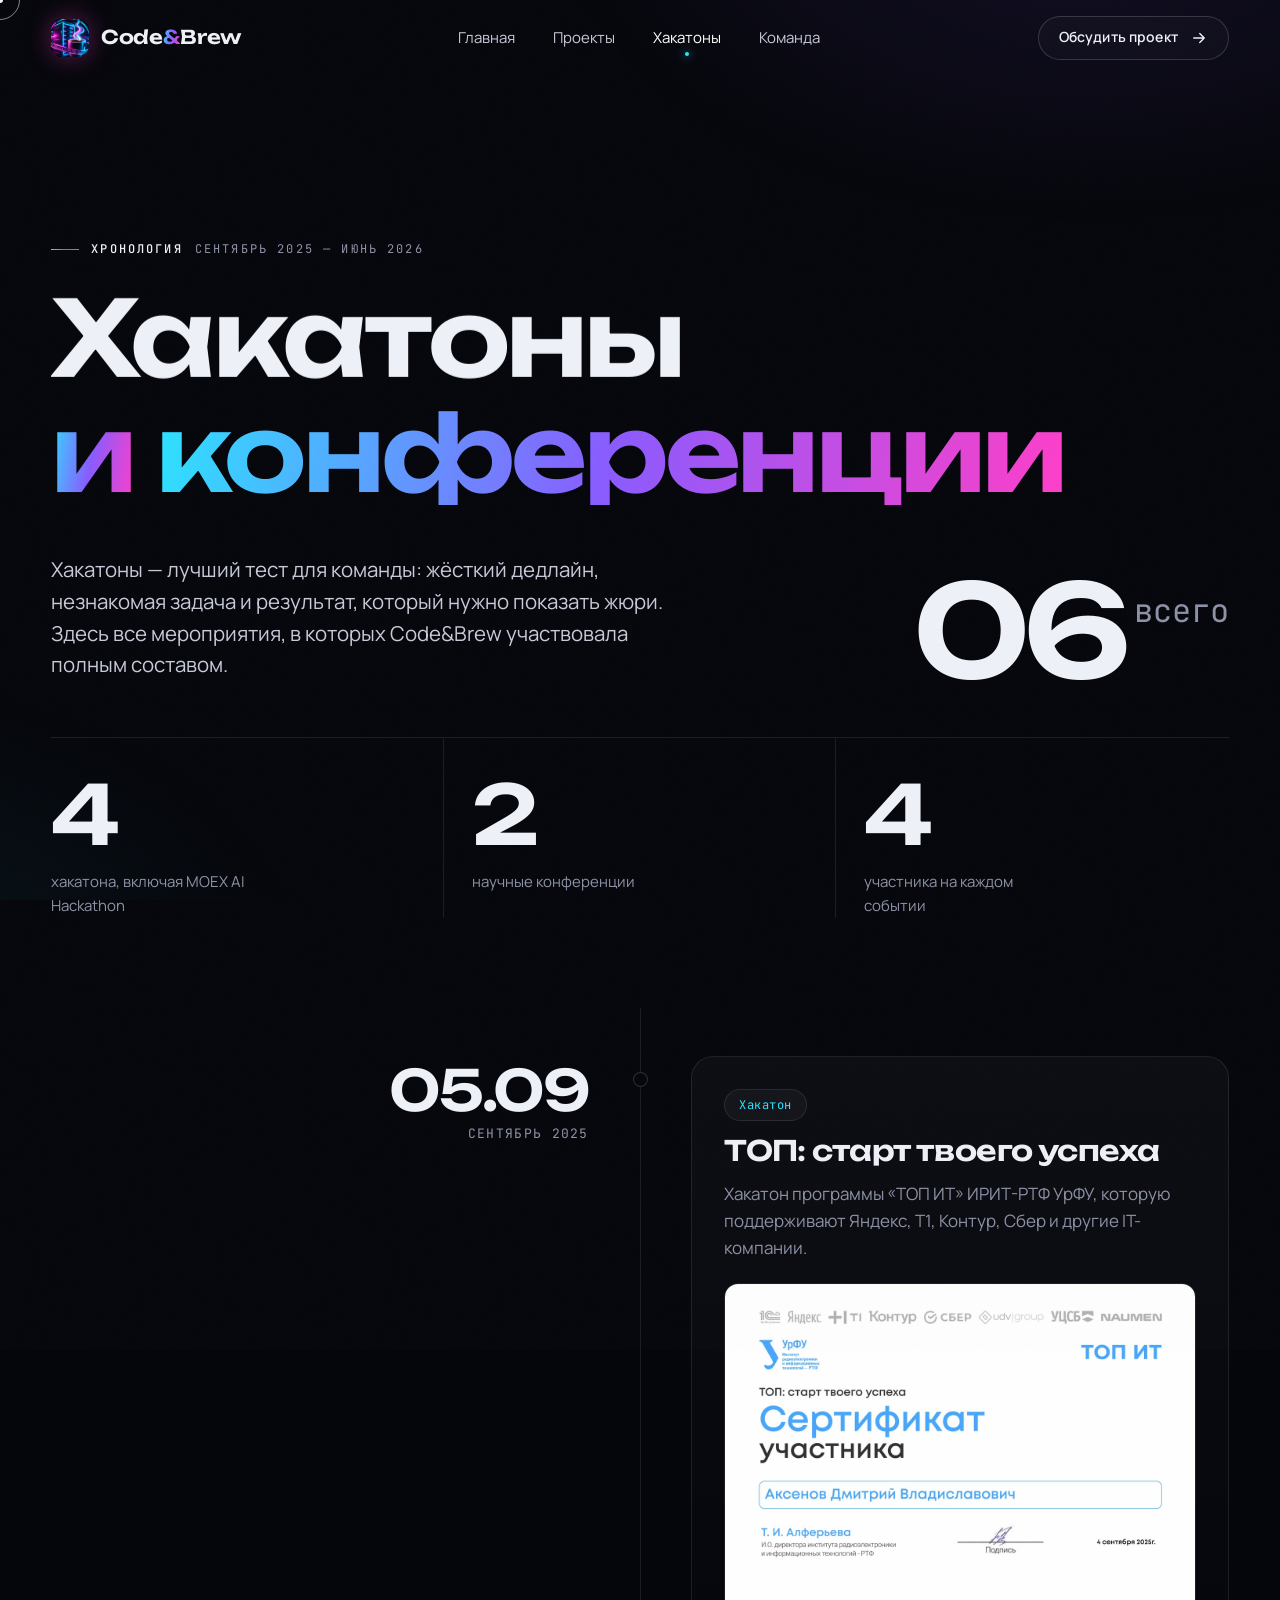
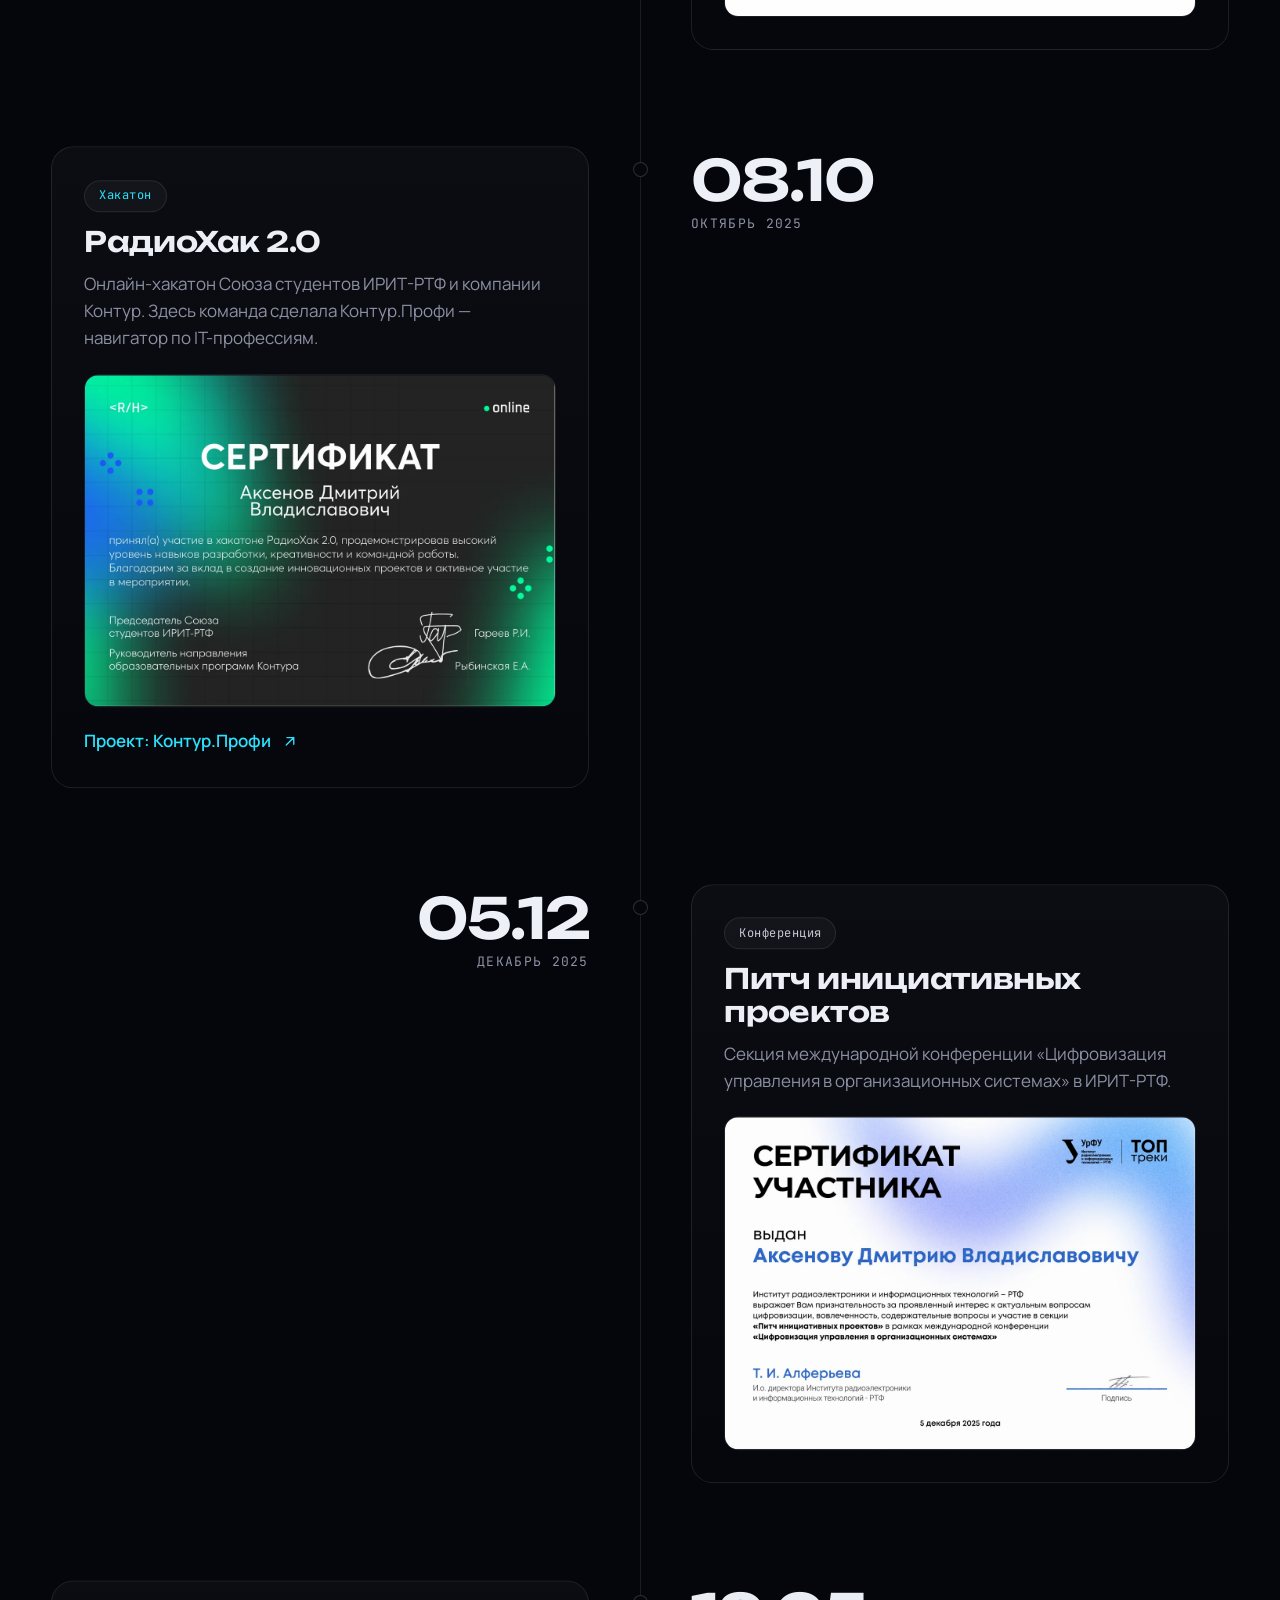
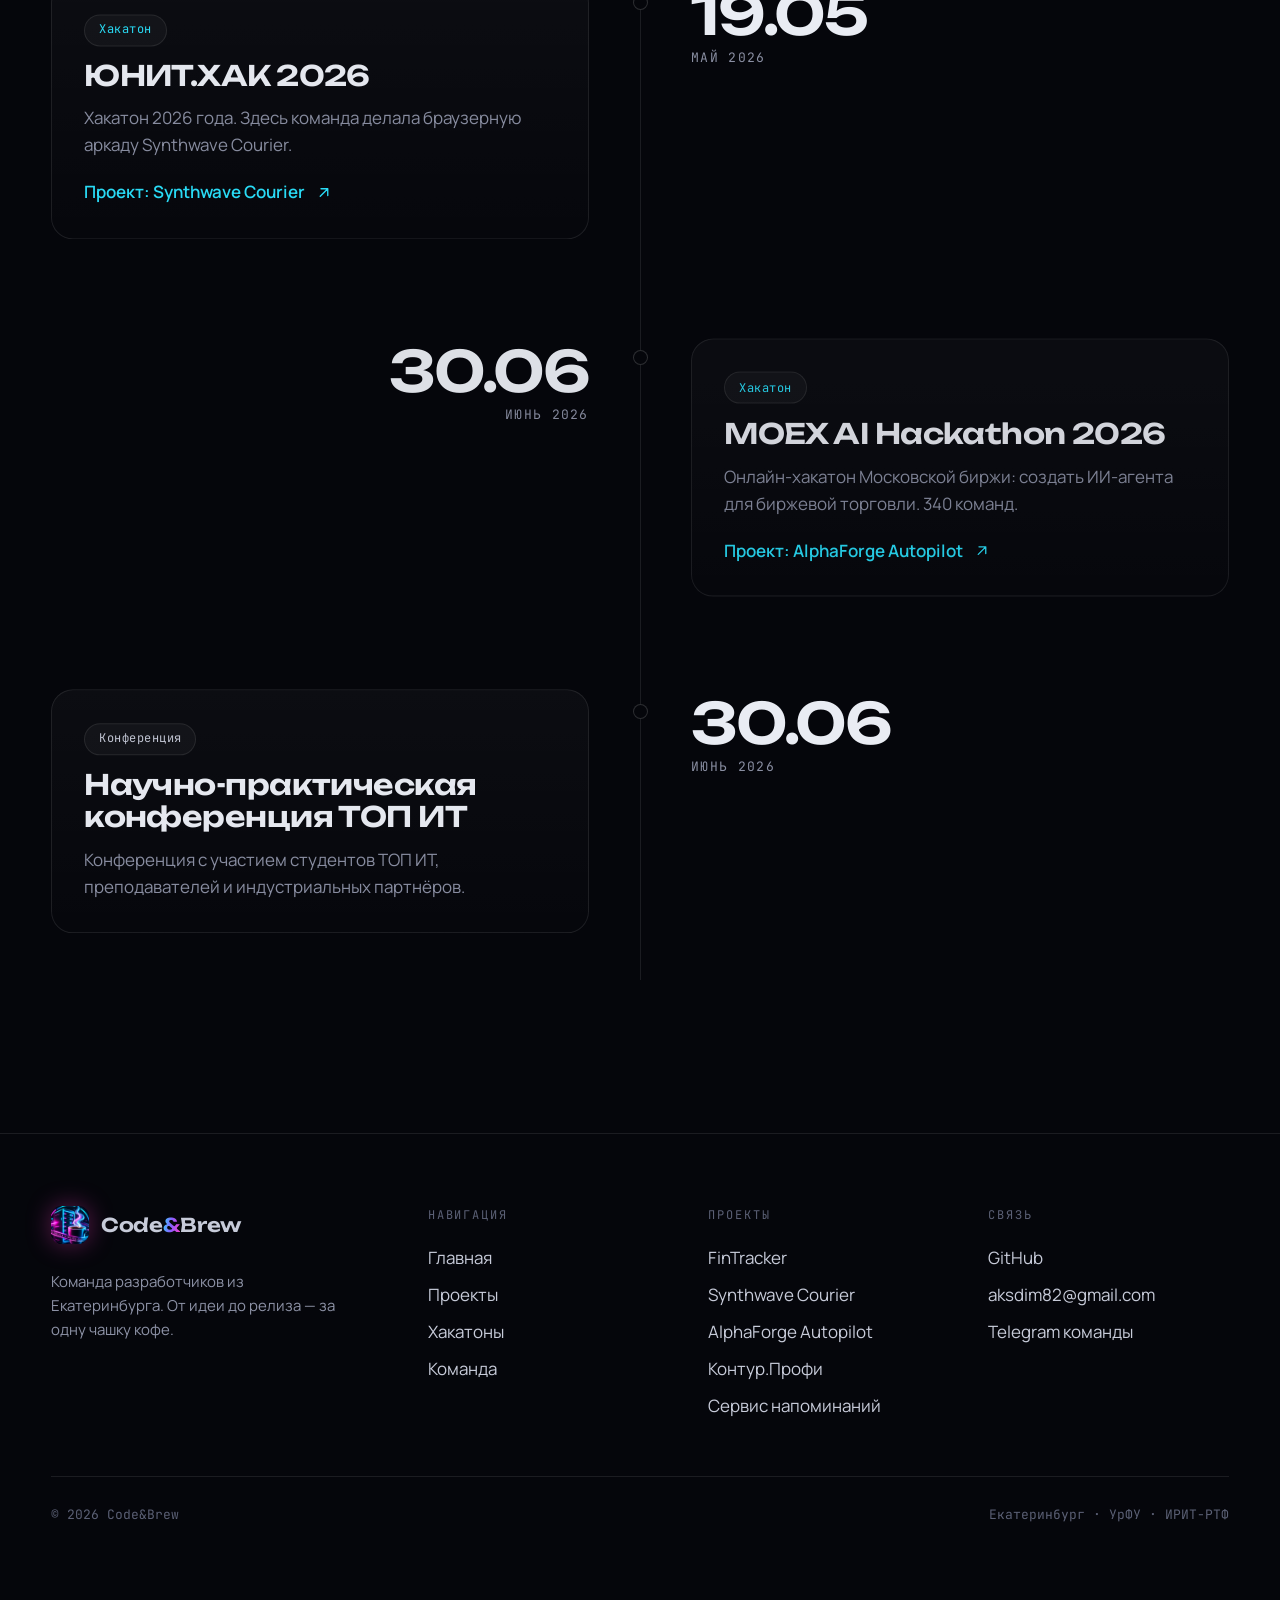
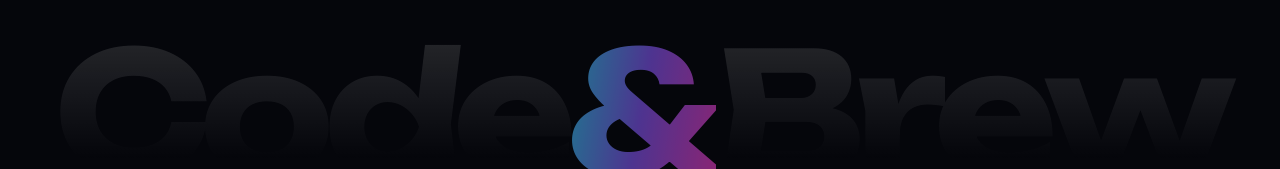
==== commit d95a1cd0: "Цветные фото команды и исправления мобильной версии - фото участников всегда в цвете (убран ч/б филь" ====
--- a/events.html
+++ b/events.html
@@ -10,7 +10,7 @@
   <link rel="preconnect" href="https://fonts.googleapis.com">
   <link rel="preconnect" href="https://fonts.gstatic.com" crossorigin>
   <link href="https://fonts.googleapis.com/css2?family=JetBrains+Mono:wght@400;500;600&family=Manrope:wght@400;500;600;700&family=Unbounded:wght@400;500;600;700&display=swap" rel="stylesheet">
-  <link rel="stylesheet" href="assets/css/style.css">
+  <link rel="stylesheet" href="assets/css/style.css?v=2">
   <script>document.documentElement.classList.add('js');</script>
 </head>
 <body data-page="events">
@@ -41,7 +41,7 @@
   <script src="assets/vendor/gsap.min.js"></script>
   <script src="assets/vendor/ScrollTrigger.min.js"></script>
   <script src="assets/vendor/lenis.min.js"></script>
-  <script src="assets/js/data.js"></script>
-  <script src="assets/js/main.js"></script>
+  <script src="assets/js/data.js?v=2"></script>
+  <script src="assets/js/main.js?v=2"></script>
 </body>
 </html>
--- a/assets/css/style.css
+++ b/assets/css/style.css
@@ -68,7 +68,7 @@
 img, svg, video, canvas { display: block; max-width: 100%; }
 a { color: inherit; text-decoration: none; }
 button { font: inherit; color: inherit; background: none; border: 0; cursor: pointer; padding: 0; }
-ul { margin: 0; padding: 0; list-style: none; }
+ul, ol { margin: 0; padding: 0; list-style: none; }
 h1, h2, h3, h4, p { margin: 0; }
 ::selection { background: var(--magenta); color: #fff; }
 :focus-visible { outline: 2px solid var(--cyan); outline-offset: 4px; border-radius: 6px; }
@@ -344,11 +344,9 @@
 .team-grid { display: grid; grid-template-columns: repeat(4, 1fr); gap: 16px; }
 .member { position: relative; }
 .member__photo { position: relative; aspect-ratio: 4 / 5; border-radius: var(--radius); overflow: hidden; border: 1px solid var(--line); background: #0d0f1a; }
-.member__photo img { width: 100%; height: 100%; object-fit: cover; filter: grayscale(1) contrast(1.12) brightness(0.9); transform: scale(1.04); transition: filter 0.8s var(--ease), transform 1.2s var(--ease); }
-.member__photo::after { content: ''; position: absolute; inset: 0; background: linear-gradient(160deg, rgba(43,228,255,0.35), rgba(138,91,255,0.15) 45%, rgba(255,62,201,0.4)); mix-blend-mode: color; transition: opacity 0.8s; }
-.member__photo::before { content: ''; position: absolute; inset: 0; z-index: 1; background: linear-gradient(180deg, transparent 55%, rgba(5,6,11,0.85)); }
-.member:hover .member__photo img { filter: grayscale(0) contrast(1.05); transform: scale(1); }
-.member:hover .member__photo::after { opacity: 0.35; }
+.member__photo img { width: 100%; height: 100%; object-fit: cover; transform: scale(1.02); transition: transform 1.2s var(--ease); }
+.member__photo::before { content: ''; position: absolute; inset: 0; z-index: 1; background: linear-gradient(180deg, transparent 70%, rgba(5,6,11,0.7)); pointer-events: none; }
+.member:hover .member__photo img, .member__photo:hover img { transform: scale(1.06); }
 .member__gh { position: absolute; z-index: 2; left: 16px; bottom: 16px; display: inline-flex; align-items: center; gap: 8px; font-family: var(--font-mono); font-size: 12px; color: #dfe3ee; padding: 7px 12px; border-radius: 999px; background: rgba(5,6,11,0.55); backdrop-filter: blur(10px); border: 1px solid var(--line); transition: background 0.3s, color 0.3s; }
 .member__gh:hover { background: #fff; color: #05060b; }
 .member__gh svg { width: 14px; height: 14px; }
@@ -373,7 +371,7 @@
 .tg-card__qr img { width: 100%; height: auto; image-rendering: pixelated; }
 .tg-card:hover .tg-card__qr { transform: translateY(-4px); box-shadow: 0 20px 60px -20px rgba(43, 228, 255, 0.6); }
 .tg-card__who { display: flex; align-items: center; gap: 12px; }
-.tg-card__who > img { width: 44px; height: 44px; border-radius: 50%; object-fit: cover; filter: grayscale(1) contrast(1.1); border: 1px solid var(--line-2); flex: none; }
+.tg-card__who > img { width: 44px; height: 44px; border-radius: 50%; object-fit: cover; border: 1px solid var(--line-2); flex: none; }
 .tg-card__who b { display: block; font-family: var(--font-display); font-weight: 600; font-size: 15px; letter-spacing: -0.01em; line-height: 1.25; }
 .tg-card__nick { display: inline-flex; align-items: center; gap: 6px; font-family: var(--font-mono); font-size: 12.5px; color: var(--cyan); margin-top: 4px; }
 .tg-card__nick svg, .member__tg svg, .links-line svg { width: 14px; height: 14px; flex: none; }
@@ -388,7 +386,7 @@
 .footer__grid a { color: #c7cbd9; transition: color 0.3s; }
 .footer__grid a:hover { color: #fff; }
 .footer__about { color: var(--muted); max-width: 34ch; margin-top: 18px; font-size: 15px; }
-.footer__mark { font-family: var(--font-display); font-weight: 700; font-size: 16.4vw; line-height: 0.8; letter-spacing: -0.06em; text-align: center; margin-top: 80px; white-space: nowrap; background: linear-gradient(180deg, rgba(255,255,255,0.12), rgba(255,255,255,0.0) 85%); -webkit-background-clip: text; background-clip: text; color: transparent; user-select: none; transform: translateY(8%); }
+.footer__mark { font-family: var(--font-display); font-weight: 700; font-size: 13.2vw; line-height: 0.8; letter-spacing: -0.06em; text-align: center; margin-top: 80px; white-space: nowrap; background: linear-gradient(180deg, rgba(255,255,255,0.12), rgba(255,255,255,0.0) 85%); -webkit-background-clip: text; background-clip: text; color: transparent; user-select: none; transform: translateY(8%); }
 .footer__mark .amp { background: var(--grad); -webkit-background-clip: text; background-clip: text; color: transparent; opacity: 0.55; }
 .footer__bottom { display: flex; justify-content: space-between; flex-wrap: wrap; gap: 16px; padding: 28px 0; border-top: 1px solid var(--line); margin-top: 56px; font-size: 13px; color: var(--dim); font-family: var(--font-mono); }
 
@@ -554,6 +552,15 @@
   .hpanel, .hpanel--end { width: 100%; }
   .hpanel--end { max-height: none; padding: 24px 0; }
   .hscroll__progress { display: none; }
+  .hpanel__media img { inset: 0; width: 100%; height: 100%; }
+  .section-head--split > .btn { justify-self: start; }
+  /* первый экран: 3D-сцена сверху, текст под ней — без наложения */
+  .hero { height: auto; min-height: 100svh; display: flex; flex-direction: column; }
+  .hero__canvas { position: relative; inset: auto; flex: none; height: 44svh; min-height: 300px; margin-top: var(--header-h); }
+  .hero__fallback { position: absolute; left: 50%; right: auto; top: calc(var(--header-h) + 22svh); width: min(70vw, 300px); transform: translate(-50%, -50%); }
+  .hero__vignette { background: linear-gradient(180deg, rgba(5,6,11,0.6) 0%, transparent 18%, transparent 45%, rgba(5,6,11,0.9) 62%, rgba(5,6,11,1) 100%); }
+  .hero__meta { display: none; }
+  .hero__content { height: auto; flex: 1; padding-top: 8px; }
 }
 @media (max-width: 640px) {
   body { font-size: 16px; }
@@ -575,6 +582,11 @@
   .hero__meta span:last-child { display: none; }
   .hero__ctas .btn { flex: 1 1 auto; justify-content: center; }
   .proj-meta { grid-template-columns: 1fr 1fr; }
+  .h-display, .hero__title { font-size: clamp(30px, 9.6vw, 48px); }
+  .proj-title, .next-proj__title { font-size: clamp(30px, 9.4vw, 48px); }
+  .member__gh span { display: none; }
+  .member__gh { width: 34px; height: 34px; padding: 0; justify-content: center; border-radius: 50%; }
+  .member__gh svg { width: 16px; height: 16px; }
   .hpanel__badge .chip + .chip { display: none; }
   .hpanel__badge { left: 12px; top: 12px; }
   .stats[style] { grid-template-columns: 1fr 1fr !important; }
